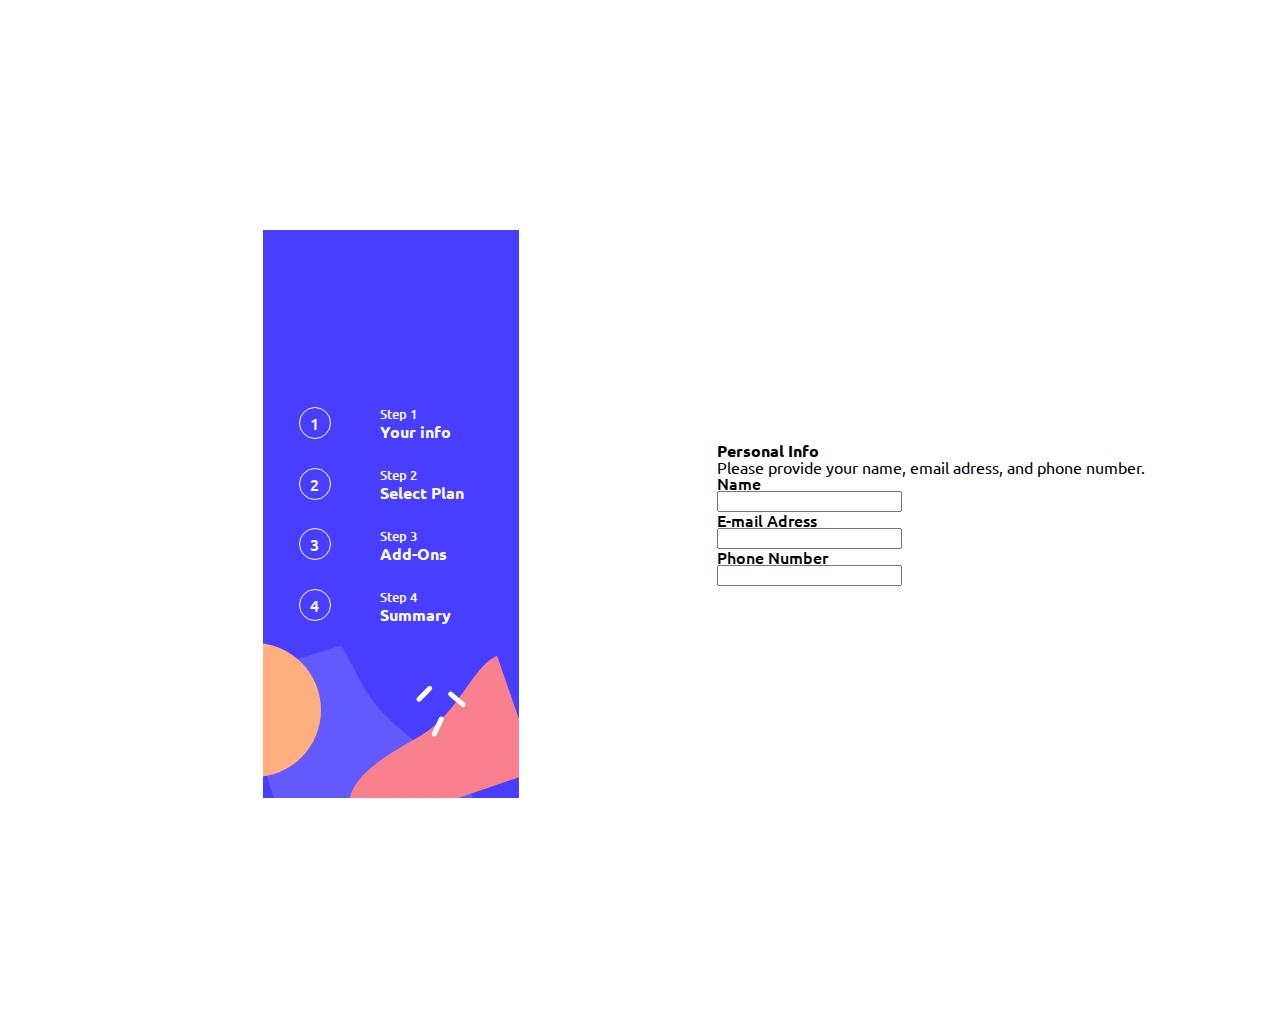
==== steps/index.html @ 972c4075 "adding font + images + creating initial first step page + adding some stylization to it + creating i" ====
<!DOCTYPE html>
<html lang="en">
  <head>
    <meta charset="UTF-8">
    <meta http-equiv="X-UA-Compatible" content="IE=edge">
    <meta name="viewport" content="width=device-width, initial-scale=1.0">
    <link rel="stylesheet" type="text/css" href="/assets/style/reset.css">
    <link rel="stylesheet" type="text/css" href="/assets/style/style.css">
    <title>Multi Step Form</title>
  </head>
  <body>
    <main class="flex-container">
      <section class="steps-counter">
        <nav class="steps-menu">
          <a href=.index.htmll" class="step1">
            <div class="stepnumber"><h4>1</h4></div>
            <div class="step-description">
              <h1>Step 1</h1>
              <h2>Your info</h2>
            </div>
          </a>
          <a href="./step2.html" class="step2">
            <div class="stepnumber"><h4>2</h4></div>
            <div class="step-description">
              <h1>Step 2</h1>
              <h2>Select Plan</h2>
            </div>
          </a>
          <a href="./step3.html" class="step3">
            <div class="stepnumber"><h4>3</h4></div>
            <div class="step-description">
              <h1>Step 3</h1>
              <h2>Add-Ons</h2>
            </div>
          </a>
          <a href="./step4.html" class="step4">
            <div class="stepnumber"><h4>4</h4></div>
            <div class="step-description">
              <h1>Step 4</h1>
              <h2>Summary</h2>
            </div>
          </a>
        </nav>
      </section>
      <section class="step-detail">
        <h1>Personal Info</h1>
        <p>Please provide your name, email adress, and phone number.</p>
        <form action="personal-info">
          <h4>Name</h4>
          <input type="text" name="user-name" id="">
          <h4>E-mail Adress</h4>
          <input type="email" name="user-email" id="">
          <h4>Phone Number</h4>
          <input type="password" name="phone-number" id="">
        </form>
      </section>
    </main>
  </body>
  <footer>

  </footer>
</html>
---- assets/style/style.css ----
@font-face {
  font-family: "ubuntuh1";
  src: url(/assets/fonts/Ubuntu-Bold.ttf);
}

@font-face {
  font-family: "ubuntuh4";
  src: url(/assets/fonts/Ubuntu-Medium.ttf);
}

@font-face {
  font-family: "ubuntup";
  src: url(/assets/fonts/Ubuntu-Regular.ttf);
}

h1,
h2 {
  font-family: ubuntuh1;
}

h4 {
  font-family: ubuntuh4;

}

p {
  font-family: ubuntup;
}



.flex-container {
  display: flex;
  flex-direction: row;
  justify-items: center;
  width: 100%;
  height: 100vh;
  justify-content: space-evenly;
  align-items: center;
  margin: 5%;
}

.steps-counter {
  float: left;
  width: 20%;
  height: 80%;
  background-image: url(/assets/images/bg-sidebar-desktop.svg);
  background-repeat: no-repeat;
  background-position-x: center;
  background-position-y: center;
  border-radius: 25px;
  color: #ffffff;
}

nav {
  flex-direction: column;
  flex-wrap: wrap;
  justify-content: center;
  align-content: center;
  width: 100%;
  list-style-type: none;

}

a {
  color: #ffffff;
  text-decoration: none;
}




.stepnumber {
  display: flex;
  border-radius: 50%;
  width: 30px;
  height: 30px;
  justify-content: center;
  border: solid 1px #ffffff;
  text-align: center;

}

.stepnumber>h4 {
  display: flex;
  text-align: center;
  justify-self: center;
  align-self: center;
}

.step1,
.step2,
.step3,
.step4 {
  display: flex;
  flex-direction: row;
  flex-wrap: wrap;
  justify-content: space-evenly;
  align-items: center;
  align-content: center;
  width: 100%;
}

.step1.step2.step3 .step4:hover {
  background-color: rgb(252, 252, 252);
  cursor: pointer;
}

.step1>h2,
.step2>h2,
.step3>h2,
.step4>h2 {
  font-size: 0.9rem;
  word-wrap: normal;
  text-align: left;
  font-weight: 100;
}


.step-description {
  display: flex;
  flex-direction: column;
  flex-wrap: wrap;
  text-align: left;
  justify-content: center;
  align-self: center;
  margin: 5%;
  width: 90px;
}

.step-description>h1 {
  font-size: 0.8rem;
  font-family: ubuntuh4;
  line-height: 1.2rem;

}


.step-detail {
  flex-direction: column;
}
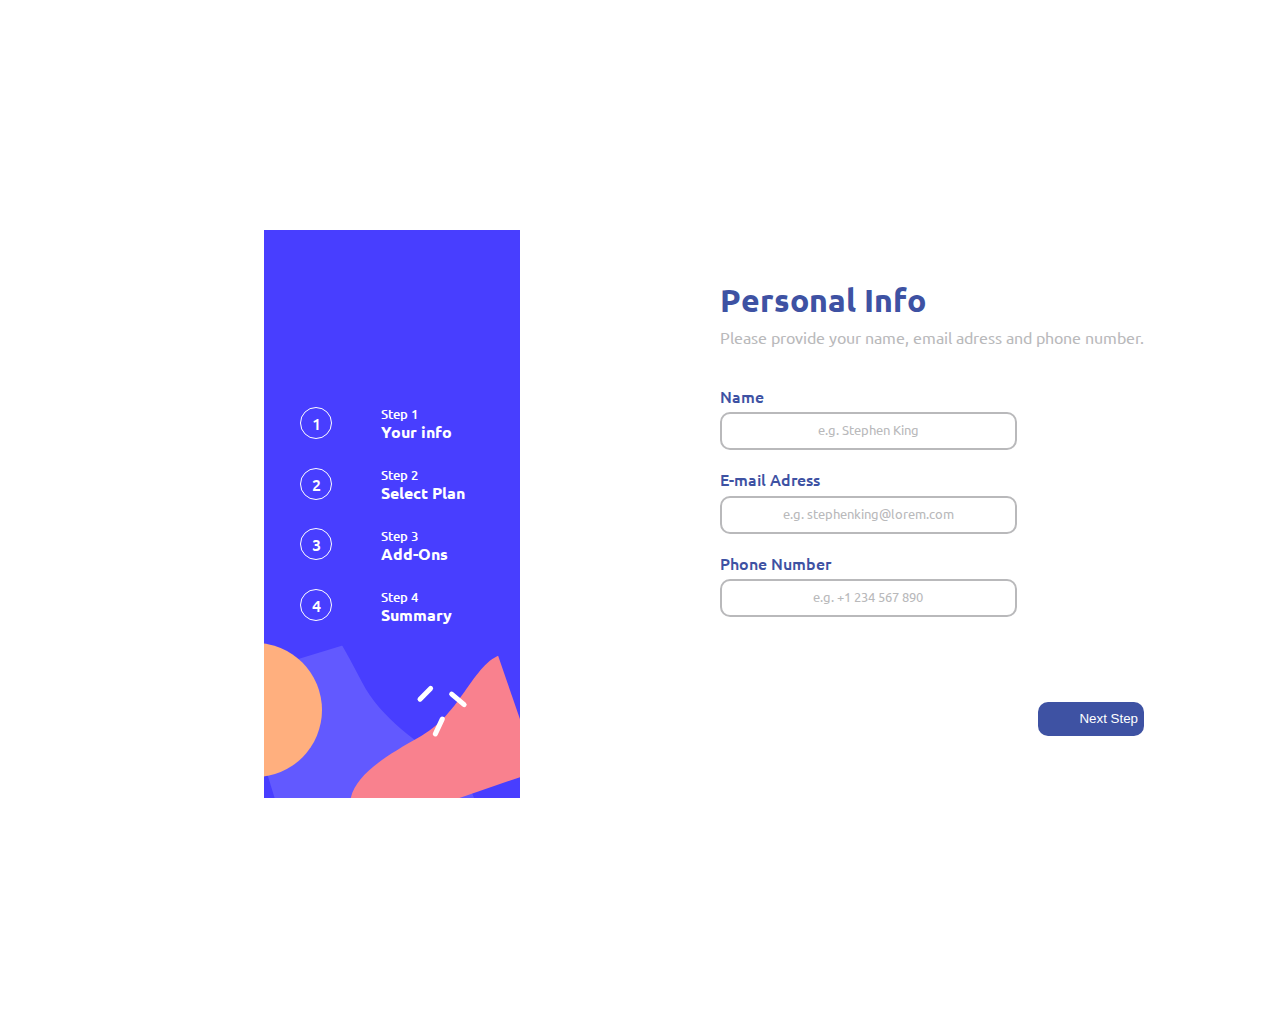
==== commit 2c759356: "creating step 2 page + adding js interaction to switch between pages" ====
--- a/steps/index.html
+++ b/steps/index.html
@@ -1,62 +1,75 @@
 <!DOCTYPE html>
 <html lang="en">
-  <head>
-    <meta charset="UTF-8">
-    <meta http-equiv="X-UA-Compatible" content="IE=edge">
-    <meta name="viewport" content="width=device-width, initial-scale=1.0">
-    <link rel="stylesheet" type="text/css" href="/assets/style/reset.css">
-    <link rel="stylesheet" type="text/css" href="/assets/style/style.css">
-    <title>Multi Step Form</title>
-  </head>
-  <body>
-    <main class="flex-container">
-      <section class="steps-counter">
-        <nav class="steps-menu">
-          <a href=.index.htmll" class="step1">
-            <div class="stepnumber"><h4>1</h4></div>
-            <div class="step-description">
-              <h1>Step 1</h1>
-              <h2>Your info</h2>
-            </div>
-          </a>
-          <a href="./step2.html" class="step2">
-            <div class="stepnumber"><h4>2</h4></div>
-            <div class="step-description">
-              <h1>Step 2</h1>
-              <h2>Select Plan</h2>
-            </div>
-          </a>
-          <a href="./step3.html" class="step3">
-            <div class="stepnumber"><h4>3</h4></div>
-            <div class="step-description">
-              <h1>Step 3</h1>
-              <h2>Add-Ons</h2>
-            </div>
-          </a>
-          <a href="./step4.html" class="step4">
-            <div class="stepnumber"><h4>4</h4></div>
-            <div class="step-description">
-              <h1>Step 4</h1>
-              <h2>Summary</h2>
-            </div>
-          </a>
-        </nav>
-      </section>
-      <section class="step-detail">
-        <h1>Personal Info</h1>
-        <p>Please provide your name, email adress, and phone number.</p>
-        <form action="personal-info">
-          <h4>Name</h4>
-          <input type="text" name="user-name" id="">
-          <h4>E-mail Adress</h4>
-          <input type="email" name="user-email" id="">
-          <h4>Phone Number</h4>
-          <input type="password" name="phone-number" id="">
-        </form>
-      </section>
-    </main>
-  </body>
-  <footer>
 
-  </footer>
+<head>
+  <meta charset="UTF-8">
+  <meta http-equiv="X-UA-Compatible" content="IE=edge">
+  <meta name="viewport" content="width=device-width, initial-scale=1.0">
+  <link rel="stylesheet" type="text/css" href="/assets/style/reset.css">
+  <link rel="stylesheet" type="text/css" href="/assets/style/style.css">
+  <script src="../assets/js/index.js"></script>
+  <title>Multi Step Form</title>
+</head>
+
+<body>
+  <main class="flex-container">
+    <section class="steps-counter">
+      <nav class="steps-menu">
+        <a href=.index.htmll" class="step1">
+          <div class="stepnumber">
+            <h4>1</h4>
+          </div>
+          <div class="step-description">
+            <h1>Step 1</h1>
+            <h2>Your info</h2>
+          </div>
+        </a>
+        <a href="./step2.html" class="step2">
+          <div class="stepnumber">
+            <h4>2</h4>
+          </div>
+          <div class="step-description">
+            <h1>Step 2</h1>
+            <h2>Select Plan</h2>
+          </div>
+        </a>
+        <a href="./step3.html" class="step3">
+          <div class="stepnumber">
+            <h4>3</h4>
+          </div>
+          <div class="step-description">
+            <h1>Step 3</h1>
+            <h2>Add-Ons</h2>
+          </div>
+        </a>
+        <a href="./step4.html" class="step4">
+          <div class="stepnumber">
+            <h4>4</h4>
+          </div>
+          <div class="step-description">
+            <h1>Step 4</h1>
+            <h2>Summary</h2>
+          </div>
+        </a>
+      </nav>
+    </section>
+    <section class="step-detail">
+      <h1>Personal Info</h1>
+      <p>Please provide your name, email adress and phone number.</p>
+      <form class="container" action="get-personal-info">
+        <h4>Name</h4>
+        <input type="text" name="user-name" id="input" placeholder="e.g. Stephen King">
+        <h4>E-mail Adress</h4>
+        <input type="email" name="user-email" id="input" placeholder="e.g. stephenking@lorem.com">
+        <h4>Phone Number</h4>
+        <input type="tel" name="phone-number" id="input" placeholder="e.g. +1 234 567 890">
+        <input type="button" value="Next Step" id="inputbutton" onclick="goToStep2()">
+      </form>
+    </section>
+  </main>
+</body>
+<footer>
+
+</footer>
+
 </html>--- a/assets/style/style.css
+++ b/assets/style/style.css
@@ -18,7 +18,8 @@
   font-family: ubuntuh1;
 }
 
-h4 {
+h4,
+h3 {
   font-family: ubuntuh4;
 
 }
@@ -67,8 +68,10 @@
   text-decoration: none;
 }
 
-
-
+a:hover {
+  background-color: hsl(227, 36%, 67%);
+
+}
 
 .stepnumber {
   display: flex;
@@ -132,10 +135,81 @@
   font-size: 0.8rem;
   font-family: ubuntuh4;
   line-height: 1.2rem;
-
-}
+}
+
+
 
 
 .step-detail {
-  flex-direction: column;
+  display: flex;
+  flex-direction: column;
+  color: hsl(228, 45%, 44%);
+}
+
+.step-detail h1 {
+  font-size: 2rem;
+  margin-bottom: 5%;
+}
+
+.step-detail p {
+  color: hsl(240, 1%, 73%);
+  margin-bottom: 10%;
+
+}
+
+form {
+  display: flex;
+  flex-direction: column;
+  color: hsl(228, 45%, 44%);
+}
+
+input[type=button] {
+  display: flex;
+  text-decoration: none;
+  background-color: hsl(228, 45%, 44%);
+  color: hsl(0, 0%, 100%);
+  justify-content: center;
+  text-align: end;
+  align-self: flex-end;
+  margin-top: 15%;
+  border-radius: 10px;
+  border: none;
+  line-height: 2rem;
+  width: 25%;
+}
+
+input[type=button]:hover {
+  background-color: hsl(228, 58%, 57%);
+  cursor: pointer;
+}
+
+
+input[type=text],
+input[type=email],
+input[type=tel] {
+  box-sizing: border-box;
+  line-height: 2rem;
+  border-color: hsl(240, 1%, 73%);
+  border-radius: 10px;
+  margin: 2% 0 5% 0;
+  width: 70%;
+  border-style: double;
+}
+
+input[type=text]:focus,
+input[type=email]:focus,
+input[type=tel]:focus {
+  box-sizing: border-box;
+
+  outline: groove;
+  outline-color: hsl(228, 45%, 44%);
+  border: none;
+
+
+}
+
+input::placeholder {
+  color: hsl(240, 1%, 73%);
+  font-family: ubuntup;
+  text-align: center;
 }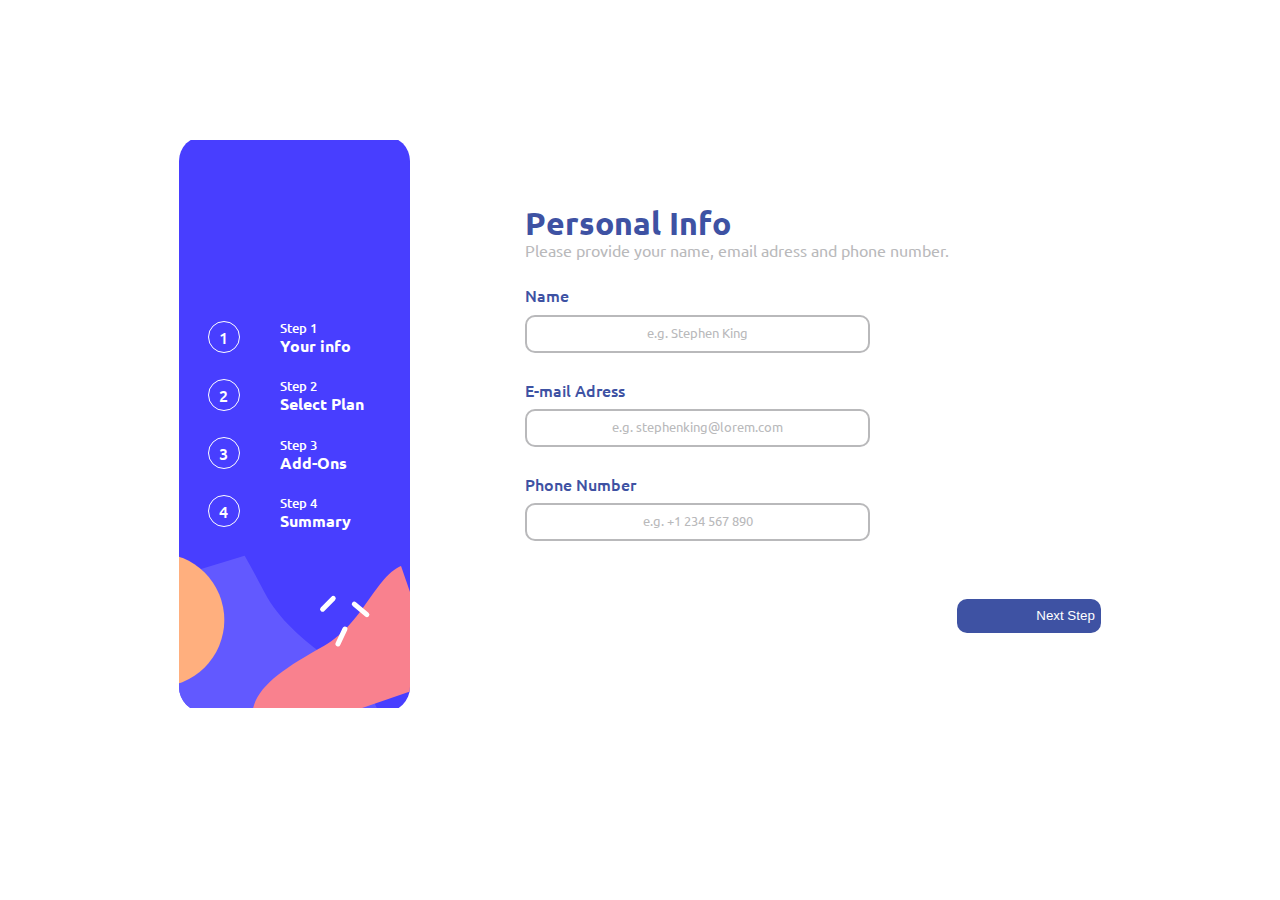
==== commit 5a376422: "corrcting paths to pages on html <a> tag + resizing indexhtml components to match other pages" ====
--- a/steps/index.html
+++ b/steps/index.html
@@ -15,7 +15,7 @@
   <main class="flex-container">
     <section class="steps-counter">
       <nav class="steps-menu">
-        <a href=.index.htmll" class="step1">
+        <a href=../steps/index.html class="step1">
           <div class="stepnumber">
             <h4>1</h4>
           </div>
@@ -24,7 +24,7 @@
             <h2>Your info</h2>
           </div>
         </a>
-        <a href="./step2.html" class="step2">
+        <a href="../steps/step2.html" class="step2">
           <div class="stepnumber">
             <h4>2</h4>
           </div>
@@ -33,7 +33,7 @@
             <h2>Select Plan</h2>
           </div>
         </a>
-        <a href="./step3.html" class="step3">
+        <a href="../steps/step3.html" class="step3">
           <div class="stepnumber">
             <h4>3</h4>
           </div>
@@ -42,7 +42,7 @@
             <h2>Add-Ons</h2>
           </div>
         </a>
-        <a href="./step4.html" class="step4">
+        <a href="../steps/step4.html" class="step4">
           <div class="stepnumber">
             <h4>4</h4>
           </div>
--- a/assets/style/style.css
+++ b/assets/style/style.css
@@ -34,8 +34,7 @@
   display: flex;
   flex-direction: row;
   justify-items: center;
-  width: 100%;
-  height: 100vh;
+  height: 80vh;
   justify-content: space-evenly;
   align-items: center;
   margin: 5%;
@@ -144,16 +143,17 @@
   display: flex;
   flex-direction: column;
   color: hsl(228, 45%, 44%);
+  width: 50%;
 }
 
 .step-detail h1 {
   font-size: 2rem;
-  margin-bottom: 5%;
+  margin-bottom: 2%;
 }
 
 .step-detail p {
   color: hsl(240, 1%, 73%);
-  margin-bottom: 10%;
+  margin-bottom: 5%;
 
 }
 
@@ -171,7 +171,7 @@
   justify-content: center;
   text-align: end;
   align-self: flex-end;
-  margin-top: 15%;
+  margin-top: 5%;
   border-radius: 10px;
   border: none;
   line-height: 2rem;
@@ -192,7 +192,7 @@
   border-color: hsl(240, 1%, 73%);
   border-radius: 10px;
   margin: 2% 0 5% 0;
-  width: 70%;
+  width: 60%;
   border-style: double;
 }
 
